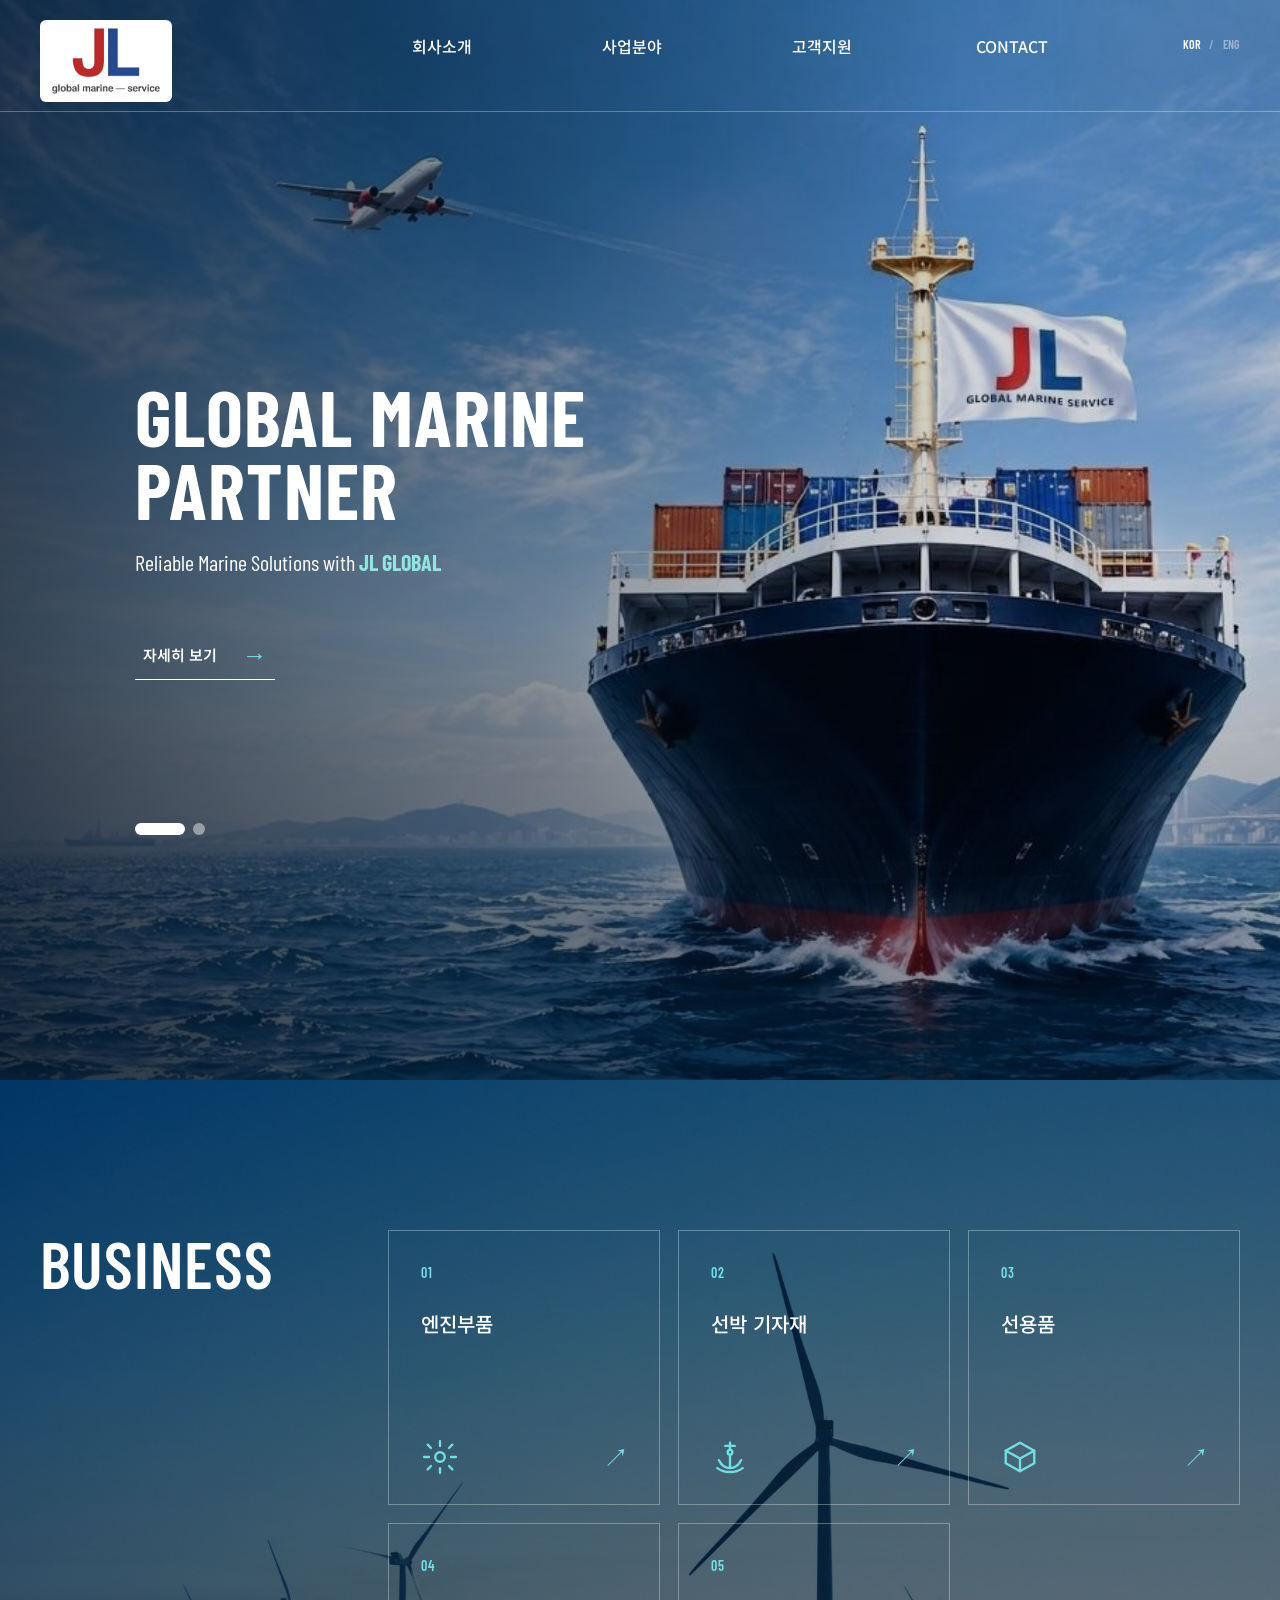
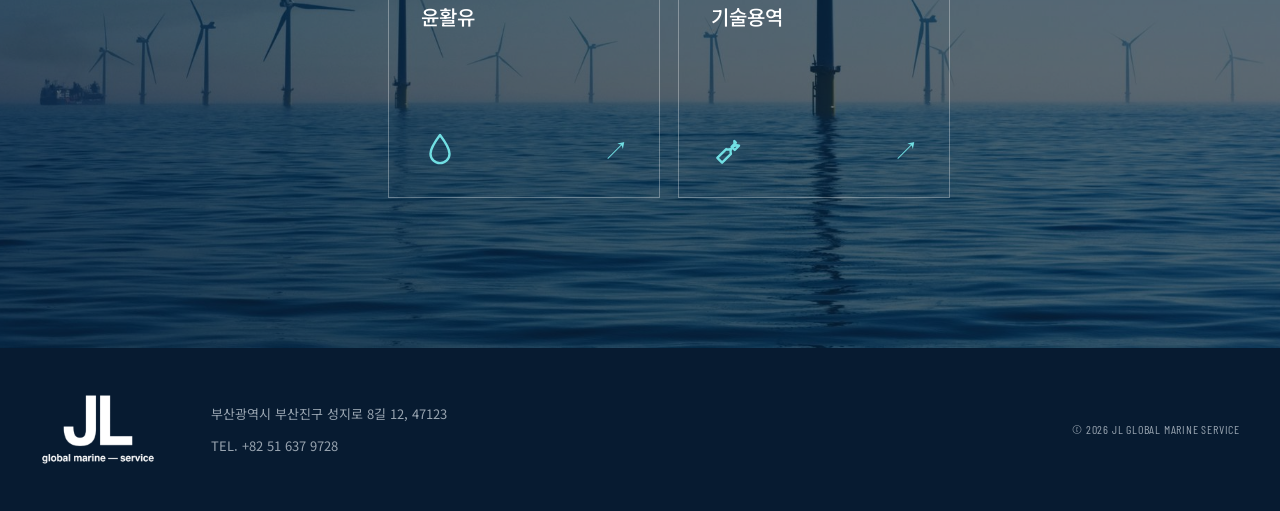
==== index.html @ 26fcab72 "Add GLOBAL MARINE SERVICE under JL on the hero house flag Co-Authored-By: Claude Opus 5.5 <noreply@a" ====
<!doctype html>
<html lang="ko">
<head>
  <meta charset="utf-8">
  <meta name="viewport" content="width=1280">
  <meta name="description" content="JL Global Marine Service - 선박과 해양 산업을 연결하는 글로벌 파트너" data-en="JL Global Marine Service - A global partner connecting ships and the marine industry">
  <title>JL Global Marine Service</title>
  <link rel="apple-touch-icon" sizes="76x76" href="static/img/favicon/apple-touch-icon.png">
  <link rel="icon" type="image/png" sizes="32x32" href="static/img/favicon/favicon-32x32.png">
  <link rel="icon" type="image/png" sizes="16x16" href="static/img/favicon/favicon-16x16.png">
  <link rel="preconnect" href="https://fonts.googleapis.com">
  <link rel="preconnect" href="https://fonts.gstatic.com" crossorigin>
  <link href="https://fonts.googleapis.com/css2?family=Barlow+Condensed:wght@500;600;700&family=Noto+Sans+KR:wght@400;500;600;700&display=swap" rel="stylesheet">
  <link rel="preload" as="image" href="assets/hero-bg.jpg?v=2">
  <link rel="stylesheet" href="css/style.css?v=4">
</head>
<body>
  <header class="header-wrap" id="header">
    <div class="header">
      <a class="logo" href="#top">
        <img src="assets/logo.png" alt="JL Global Marine Service">
      </a>
      <nav class="nav" aria-label="주요 메뉴">
        <ul>
          <li><a href="jlgms/company/ceo.html" data-en="COMPANY">회사소개</a><ul class="lnb"><li><a href="jlgms/company/ceo.html" data-en="Overview">회사 개요</a></li><li><a href="jlgms/company/history.html" data-en="History">회사연혁</a></li></ul></li>
          <li><a href="jlgms/business/business-field.html" data-en="BUSINESS">사업분야</a><ul class="lnb"><li><a href="jlgms/business/business-field.html" data-en="Business Fields">사업분야</a></li><li><a href="jlgms/business/engine/enginecomponents.html" data-en="Engine Parts">엔진부품</a></li><li><a href="jlgms/business/vessel.html" data-en="Marine Equipment">선박 기자재</a></li><li><a href="jlgms/ship-stores/ship-stores11.html" data-en="Ship Stores">선용품</a></li><li><a href="jlgms/lubricant/lubricatingoil.html" data-en="Lubricants">윤활유</a></li><li><a href="jlgms/business/technical-services.html" data-en="Technical Services">기술 용역</a></li></ul></li>
          <li><a href="jlgms/customer/quote.html" data-en="SUPPORT">고객지원</a><ul class="lnb"><li><a href="jlgms/customer/quote.html" data-en="Request a Quote">견적서 문의</a></li></ul></li>
          <li><a href="jlgms/contact/direction.html">CONTACT</a><ul class="lnb"><li><a href="jlgms/contact/direction.html" data-en="Directions">오시는 길</a></li></ul></li>
        </ul>
      </nav>
      <div class="language"><button type="button" class="is-active" data-language="KOR">KOR</button><span>/</span><button type="button" data-language="ENG">ENG</button></div>
    </div>
  </header>

  <main id="top">
    <section class="hero" id="company">
      <div class="hero-inner">
        <div class="hero-slide is-active"><div class="hero-copy"><h1>GLOBAL MARINE<br>PARTNER</h1><p>Reliable Marine Solutions with <strong>JL GLOBAL</strong></p><a class="more" href="jlgms/company/ceo.html"><span data-en="Learn More">자세히 보기</span> <span class="arrow">→</span></a></div></div>
        <div class="hero-slide hero-slide-alt"><span class="hero-ghost">TRUST · SERVICE</span><div class="hero-copy"><h1>CONNECTED<br>BY THE SEA</h1><p>Marine Service for a <strong>WIDER HORIZON</strong></p><a class="more" href="jlgms/company/ceo.html"><span data-en="Learn More">자세히 보기</span> <span class="arrow">→</span></a></div></div>
        <div class="pager"><button class="is-active" type="button" aria-label="첫 번째 슬라이드"></button><button type="button" aria-label="두 번째 슬라이드"></button></div>
      </div>
    </section>

    <section class="business section" id="business">
      <div class="inner business-layout">
        <div class="section-intro">
          <h2>BUSINESS</h2>
        </div>
        <div class="business-grid">
          <a class="business-card" href="jlgms/business/engine/enginecomponents.html"><span class="card-number">01</span><h3 data-en="Engine Parts">엔진부품</h3><span class="card-icon"><svg viewBox="0 0 24 24" fill="none" stroke="currentColor" stroke-width="1.5" stroke-linecap="round" stroke-linejoin="round"><circle cx="12" cy="12" r="3"></circle><path d="M12 2v3M12 19v3M4.2 4.2l2.1 2.1M17.7 17.7l2.1 2.1M2 12h3M19 12h3M4.2 19.8l2.1-2.1M17.7 6.3l2.1-2.1"></path></svg></span><b>↗</b></a>
          <a class="business-card" href="jlgms/business/vessel.html"><span class="card-number">02</span><h3 data-en="Marine Equipment">선박 기자재</h3><span class="card-icon"><svg viewBox="0 0 24 24" fill="none" stroke="currentColor" stroke-width="1.5" stroke-linecap="round" stroke-linejoin="round"><path d="M12 3v4M9 5h6"></path><circle cx="12" cy="9" r="1.5"></circle><path d="M12 10.5V19M5 14c1.5 3 4 5 7 5s5.5-2 7-5M4 19c2 1.5 5 2.5 8 2.5s6-1 8-2.5"></path></svg></span><b>↗</b></a>
          <a class="business-card" href="jlgms/ship-stores/ship-stores11.html"><span class="card-number">03</span><h3 data-en="Ship Stores">선용품</h3><span class="card-icon"><svg viewBox="0 0 24 24" fill="none" stroke="currentColor" stroke-width="1.5" stroke-linecap="round" stroke-linejoin="round"><path d="M3 8l9-5 9 5-9 5-9-5z"></path><path d="M3 8v8l9 5 9-5V8M12 13v8"></path></svg></span><b>↗</b></a>
          <a class="business-card" href="jlgms/lubricant/lubricatingoil.html"><span class="card-number">04</span><h3 data-en="Lubricants">윤활유</h3><span class="card-icon"><svg viewBox="0 0 24 24" fill="none" stroke="currentColor" stroke-width="1.5" stroke-linecap="round" stroke-linejoin="round"><path d="M12 2.5c3 4 6 8.2 6 11.8a6 6 0 1 1-12 0c0-3.6 3-7.8 6-11.8z"></path></svg></span><b>↗</b></a>
          <a class="business-card" href="jlgms/business/technical-services.html"><span class="card-number">05</span><h3 data-en="Technical Services">기술용역</h3><span class="card-icon"><svg viewBox="0 0 24 24" fill="none" stroke="currentColor" stroke-width="1.5" stroke-linecap="round" stroke-linejoin="round"><path d="M14.7 6.3a4 4 0 0 1-5.1 5.1L4 17l3 3 5.6-5.6a4 4 0 0 1 5.1-5.1l-2.7 2.7-2-2 2.7-2.7z"></path></svg></span><b>↗</b></a>
        </div>
      </div>
    </section>

  </main>

  <footer class="footer">
    <div class="inner footer-inner">
      <img src="assets/logo-white.png" alt="JL Global Marine Service">
      <div><address data-en="12, Seongji-ro 8-gil, Busanjin-gu, Busan, Korea 47123">부산광역시 부산진구 성지로 8길 12, 47123</address><p>TEL. +82 51 637 9728</p></div>
      <span class="copyright">© 2026 JL GLOBAL MARINE SERVICE</span>
    </div>
  </footer>
  <script src="js/main.js?v=3"></script>
</body>
</html>
---- css/style.css ----
:root {
  --ink: #1b2c42;
  --blue: #0c358f;
  --bright: #2b47ee;
  --aqua: #92e4df;
  --line: rgba(255,255,255,.32);
  --display: "Barlow Condensed", sans-serif;
  --body: "Noto Sans KR", sans-serif;
}

* { box-sizing: border-box; }
html { scroll-behavior: smooth; min-width: 1280px; }
body { margin: 0; min-width: 1280px; color: var(--ink); font-family: var(--body); font-size: 16px; }
a { color: inherit; text-decoration: none; }
.inner { width: 100%; max-width: 1620px; padding: 0 40px; margin: 0 auto; }
.header-wrap { position: fixed; z-index: 10; top: 0; left: 0; width: 100%; color: #fff; background: transparent; transition: background .25s, box-shadow .25s; }
.header-wrap::after { position: absolute; left: 0; right: 0; bottom: 0; content: ""; height: 1px; background: rgba(255,255,255,.3); }
.header-wrap.is-scrolled { background: rgba(7,27,49,.96); box-shadow: 0 3px 16px rgba(0,0,0,.15); }
.header { height: 112px; max-width: 1680px; padding: 20px 40px 0; margin: 0 auto; display: flex; align-items: flex-start; justify-content: space-between; }
.logo { display: block; flex: none; width: 132px; padding: 6px 10px; background: #fff; border-radius: 6px; }
.logo img { display: block; width: 100%; height: auto; }
.nav { display: flex; align-items: flex-start; justify-content: center; margin-left: 100px; }
.nav > ul { display: flex; padding: 0; margin: 0; list-style: none; }
.nav > ul > li { position: relative; width: 190px; text-align: center; }
.nav > ul > li > a { position: relative; display: block; padding: 14px 20px 30px; font-size: 16px; font-weight: 500; }
.nav > ul > li > a::after { position: absolute; left: 0; right: 0; bottom: 0; height: 2px; content: ""; background: var(--aqua); transform: scaleX(0); transition: transform .2s; }
.nav > ul > li:hover > a::after { transform: scaleX(1); }
.lnb { position: absolute; top: 64px; left: 0; display: none; width: 100%; padding: 20px 0 24px; margin: 0; list-style: none; text-align: center; }
.nav > ul > li:hover .lnb { display: block; }
.lnb a { display: block; padding: 9px 10px; color: rgba(255,255,255,.72); font-size: 14px; font-weight: 400; }
.lnb a:hover { color: var(--aqua); font-weight: 600; }
.header-wrap:has(.nav:hover) { height: 370px; color: #fff; background-color: rgba(7,27,49,.72) !important; background-image: none !important; -webkit-backdrop-filter: blur(14px); backdrop-filter: blur(14px); box-shadow: 0 8px 24px rgba(0,0,0,.22); }
.header-wrap.menu-open { height: 370px; color: #fff; background-color: rgba(7,27,49,.72) !important; background-image: none !important; -webkit-backdrop-filter: blur(14px); backdrop-filter: blur(14px); box-shadow: 0 8px 24px rgba(0,0,0,.22); }
.header-wrap:hover { color: #fff; background-color: rgba(7,27,49,.72); background-image: none; -webkit-backdrop-filter: blur(14px); backdrop-filter: blur(14px); box-shadow: 0 8px 24px rgba(0,0,0,.22); }
.header-wrap:hover .lnb, .header-wrap.menu-open .lnb { display: block; }
.header-wrap:has(.nav:hover)::after { background: rgba(255,255,255,.18); }
.header-wrap:has(.nav:hover) .language span { color: rgba(255,255,255,.4); }
.header-wrap.menu-open .language span { color: rgba(255,255,255,.4); }
.language { display: flex; gap: 8px; padding-top: 17px; font: 600 12px var(--display); letter-spacing: 1.5px; }
.language button { padding: 0; border: 0; color: inherit; background: transparent; font: inherit; cursor: pointer; opacity: .45; }
.language button.is-active, .language button:hover { opacity: 1; }
.language span { opacity: .4; }
.hero { position: relative; height: 1080px; color: #fff; background: url("../assets/hero-bg.jpg?v=2") center / cover no-repeat; }
.hero::after { position: absolute; inset: 0; content: ""; background: linear-gradient(90deg, rgba(3,18,35,.76), rgba(3,18,35,.17) 75%), linear-gradient(0deg, rgba(0,13,30,.42), transparent 42%); }
.hero-inner { position: relative; z-index: 1; width: 100%; max-width: 1620px; height: 100%; padding: 0 40px; margin: 0 auto; }
.hero-slide { position: absolute; inset: 0; opacity: 0; visibility: hidden; transition: opacity .8s; }
.hero-slide.is-active { opacity: 1; visibility: visible; }
.hero-slide-alt { background: linear-gradient(90deg, rgba(3,18,35,.32), transparent 75%); }
.hero-ghost { position: absolute; top: 255px; left: 40px; color: rgba(255,255,255,.2); font: 700 148px/1 var(--display); letter-spacing: -2px; }
.hero-copy { position: absolute; top: 380px; left: 135px; }
.hero-copy h1 { margin: 0 0 19px; font: 700 78px/.94 var(--display); letter-spacing: 1px; }
.hero-copy p { margin: 0 0 60px; font: 400 22px/1.5 var(--display); }
.hero-copy strong { color: var(--aqua, #70d6de); font-weight: 700; }
.more { display: inline-flex; align-items: center; gap: 25px; padding: 0 8px 9px; border-bottom: 1px solid currentColor; font-size: 15px; font-weight: 600; }
.more .arrow { font: 25px var(--display); color: #71dfe3; }
.pager { position: absolute; bottom: 245px; left: 135px; display: flex; gap: 8px; }
.pager button { display: block; width: 12px; height: 12px; padding: 0; border: 0; border-radius: 50%; background: #fff; opacity: .45; cursor: pointer; }
.pager button.is-active { width: 50px; border-radius: 8px; opacity: 1; }
.section { padding: 150px 0; }
.business { color: #fff; background: url("../assets/main-buisness.jpg") center / cover; position: relative; }
.business::before { position: absolute; inset: 0; content: ""; background: rgba(4,25,48,.6); }
.business > .inner, .figures > .inner { position: relative; }
.business-layout { display: grid; grid-template-columns: 270px 1fr; gap: 78px; }
.section-intro h2, .figures h2 { margin: 0 0 70px; font: 600 66px/1 var(--display); letter-spacing: 1px; }
.section-intro .more { color: #fff; }
.business-grid { display: grid; grid-template-columns: repeat(3, 1fr); gap: 18px; }
.business-card { height: 275px; position: relative; padding: 28px 32px; border: 1px solid var(--line); transition: background .25s, border .25s; }
.business-card:hover { border-color: var(--bright); background: var(--blue); }
.card-number { color: #76dfe5; font: 600 14px var(--display); letter-spacing: 1px; }
.business-card h3 { margin: 26px 0 0; font-size: 20px; font-weight: 500; }
.card-icon { position: absolute; bottom: 28px; left: 32px; color: #71dfe3; }
.card-icon svg { display: block; width: 38px; height: 38px; }
.business-card b { position: absolute; right: 30px; bottom: 28px; color: #71dfe3; font: 26px var(--display); font-weight: 400; }
.figures { background: #f3f4f3; }
.figures-layout { display: grid; grid-template-columns: 310px 1fr; gap: 60px; }
.figures h2 { color: var(--ink); }
.figures ul { display: grid; grid-template-columns: repeat(4, 1fr); list-style: none; padding: 0; margin: 0; }
.figures li { min-height: 145px; padding: 11px 25px; border-left: 1px solid #ccd2d4; }
.figures li span { display: block; color: #7c8996; font: 16px var(--display); }
.figures li strong { display: block; margin-top: 28px; color: var(--blue); font: 600 36px var(--display); }
.figures li strong em { font-style: normal; }
.contact { display: flex; height: 375px; color: #fff; }
.contact-panel { width: 50%; position: relative; background-size: cover; background-position: center; }
.contact-panel::after { position: absolute; inset: 0; content: ""; background: rgba(8,35,82,.76); transition: background .25s; }
.contact-panel:hover::after { background: rgba(20,59,160,.78); }
.contact-panel.download { background-image: url("../assets/hero-bg.jpg?v=2"); }
.contact-panel.office { background-image: url("../assets/hero-bg.jpg?v=2"); background-position: right center; }
.contact-panel > div { position: absolute; z-index: 1; top: 50%; left: 50%; transform: translate(-50%, -50%); text-align: center; }
.contact-panel h2 { margin: 0 0 20px; font: 600 56px var(--display); white-space: nowrap; }
.contact-panel span { font-size: 16px; }
.contact-panel b { margin-left: 25px; color: #71dfe3; font: 24px var(--display); }
.footer { color: #98a4b0; background: #071b31; padding: 45px 0; font-size: 13px; }
.footer-inner { display: flex; align-items: center; gap: 55px; }
.footer img { width: 116px; }
.footer address { font-style: normal; margin-bottom: 13px; }
.footer p { margin: 0; }
.footer a { color: #71dfe3; }
.copyright { margin-left: auto; font: 12px var(--display); letter-spacing: .8px; }
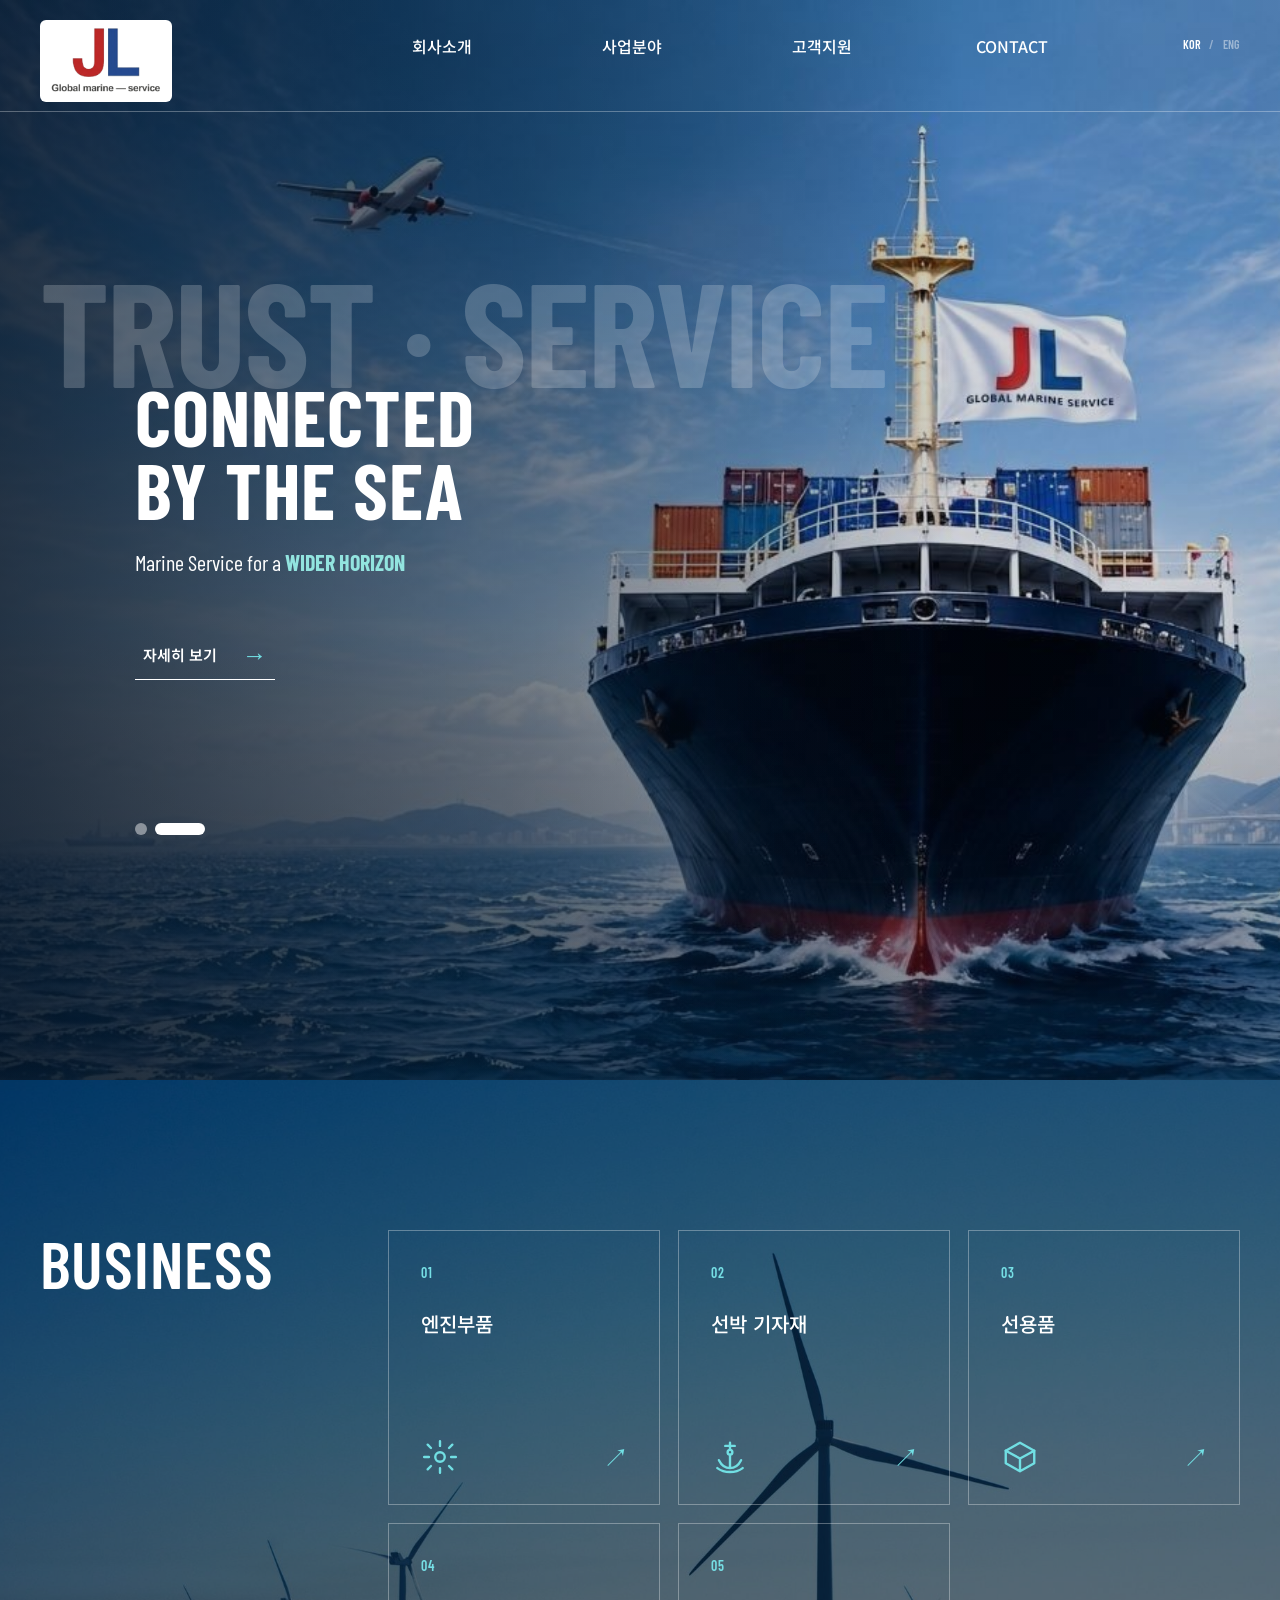
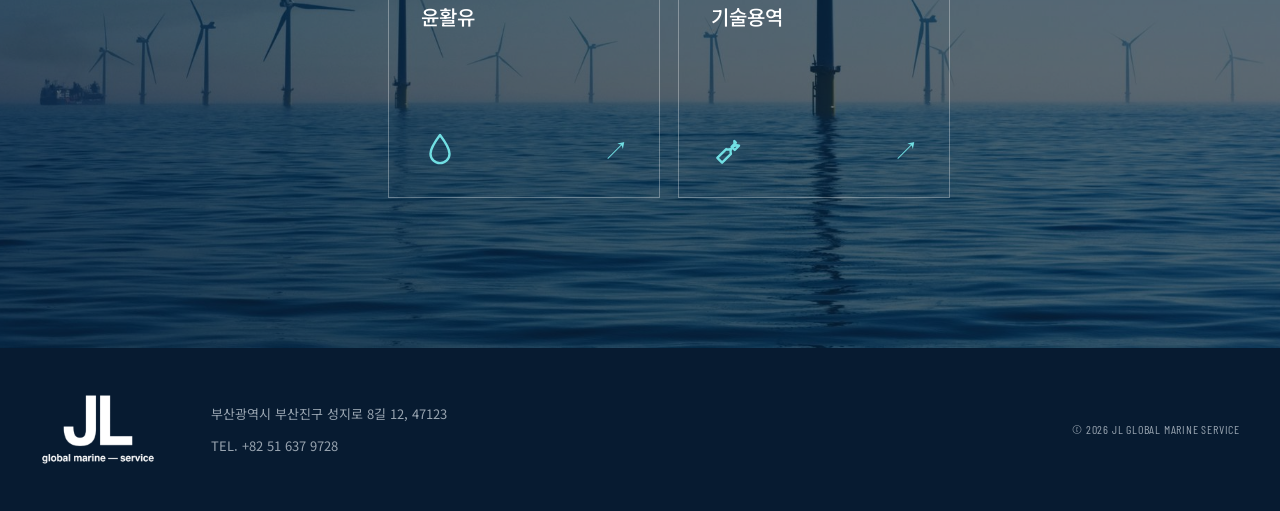
==== commit 510ecc79: "Capitalize Global in header logo and make menu backgrounds more see-through Co-Authored-By: Claude O" ====
--- a/index.html
+++ b/index.html
@@ -12,13 +12,13 @@
   <link rel="preconnect" href="https://fonts.gstatic.com" crossorigin>
   <link href="https://fonts.googleapis.com/css2?family=Barlow+Condensed:wght@500;600;700&family=Noto+Sans+KR:wght@400;500;600;700&display=swap" rel="stylesheet">
   <link rel="preload" as="image" href="assets/hero-bg.jpg?v=2">
-  <link rel="stylesheet" href="css/style.css?v=4">
+  <link rel="stylesheet" href="css/style.css?v=5">
 </head>
 <body>
   <header class="header-wrap" id="header">
     <div class="header">
       <a class="logo" href="#top">
-        <img src="assets/logo.png" alt="JL Global Marine Service">
+        <img src="assets/logo.png?v=2" alt="JL Global Marine Service">
       </a>
       <nav class="nav" aria-label="주요 메뉴">
         <ul>
--- a/css/style.css
+++ b/css/style.css
@@ -29,9 +29,9 @@
 .nav > ul > li:hover .lnb { display: block; }
 .lnb a { display: block; padding: 9px 10px; color: rgba(255,255,255,.72); font-size: 14px; font-weight: 400; }
 .lnb a:hover { color: var(--aqua); font-weight: 600; }
-.header-wrap:has(.nav:hover) { height: 370px; color: #fff; background-color: rgba(7,27,49,.72) !important; background-image: none !important; -webkit-backdrop-filter: blur(14px); backdrop-filter: blur(14px); box-shadow: 0 8px 24px rgba(0,0,0,.22); }
-.header-wrap.menu-open { height: 370px; color: #fff; background-color: rgba(7,27,49,.72) !important; background-image: none !important; -webkit-backdrop-filter: blur(14px); backdrop-filter: blur(14px); box-shadow: 0 8px 24px rgba(0,0,0,.22); }
-.header-wrap:hover { color: #fff; background-color: rgba(7,27,49,.72); background-image: none; -webkit-backdrop-filter: blur(14px); backdrop-filter: blur(14px); box-shadow: 0 8px 24px rgba(0,0,0,.22); }
+.header-wrap:has(.nav:hover) { height: 370px; color: #fff; background-color: rgba(7,27,49,.38) !important; background-image: none !important; -webkit-backdrop-filter: blur(5px); backdrop-filter: blur(5px); box-shadow: 0 8px 24px rgba(0,0,0,.22); }
+.header-wrap.menu-open { height: 370px; color: #fff; background-color: rgba(7,27,49,.38) !important; background-image: none !important; -webkit-backdrop-filter: blur(5px); backdrop-filter: blur(5px); box-shadow: 0 8px 24px rgba(0,0,0,.22); }
+.header-wrap:hover { color: #fff; background-color: rgba(7,27,49,.38); background-image: none; -webkit-backdrop-filter: blur(5px); backdrop-filter: blur(5px); box-shadow: 0 8px 24px rgba(0,0,0,.22); }
 .header-wrap:hover .lnb, .header-wrap.menu-open .lnb { display: block; }
 .header-wrap:has(.nav:hover)::after { background: rgba(255,255,255,.18); }
 .header-wrap:has(.nav:hover) .language span { color: rgba(255,255,255,.4); }
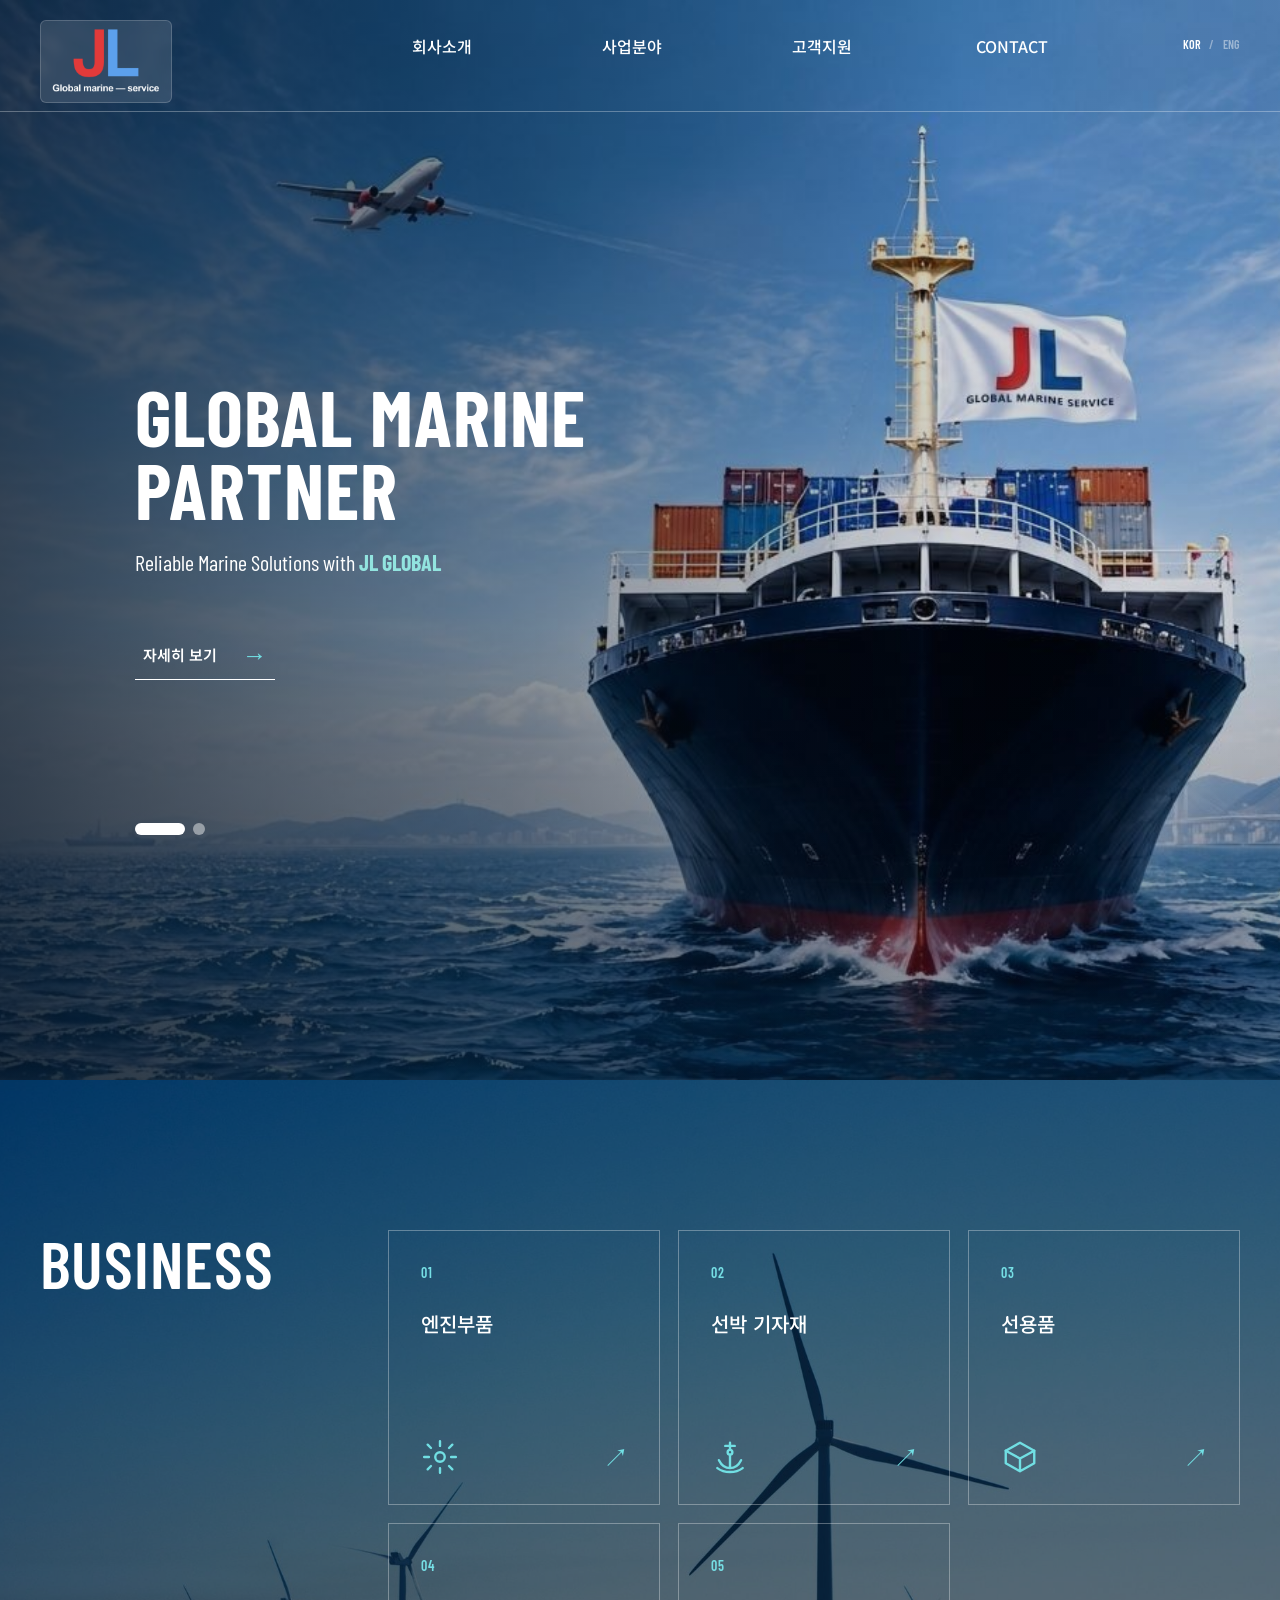
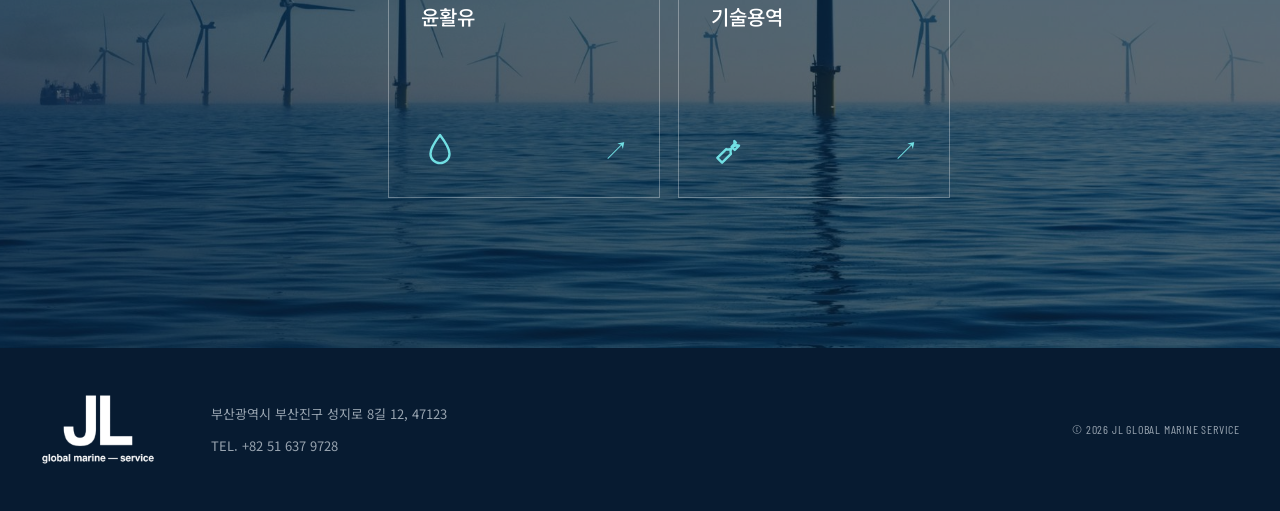
==== commit fdaf7aed: "Give header logo a translucent background with light-colored lettering Co-Authored-By: Claude Opus 5" ====
--- a/index.html
+++ b/index.html
@@ -12,13 +12,13 @@
   <link rel="preconnect" href="https://fonts.gstatic.com" crossorigin>
   <link href="https://fonts.googleapis.com/css2?family=Barlow+Condensed:wght@500;600;700&family=Noto+Sans+KR:wght@400;500;600;700&display=swap" rel="stylesheet">
   <link rel="preload" as="image" href="assets/hero-bg.jpg?v=2">
-  <link rel="stylesheet" href="css/style.css?v=5">
+  <link rel="stylesheet" href="css/style.css?v=6">
 </head>
 <body>
   <header class="header-wrap" id="header">
     <div class="header">
       <a class="logo" href="#top">
-        <img src="assets/logo.png?v=2" alt="JL Global Marine Service">
+        <img src="assets/logo-light.png" alt="JL Global Marine Service">
       </a>
       <nav class="nav" aria-label="주요 메뉴">
         <ul>
--- a/css/style.css
+++ b/css/style.css
@@ -17,7 +17,7 @@
 .header-wrap::after { position: absolute; left: 0; right: 0; bottom: 0; content: ""; height: 1px; background: rgba(255,255,255,.3); }
 .header-wrap.is-scrolled { background: rgba(7,27,49,.96); box-shadow: 0 3px 16px rgba(0,0,0,.15); }
 .header { height: 112px; max-width: 1680px; padding: 20px 40px 0; margin: 0 auto; display: flex; align-items: flex-start; justify-content: space-between; }
-.logo { display: block; flex: none; width: 132px; padding: 6px 10px; background: #fff; border-radius: 6px; }
+.logo { display: block; flex: none; width: 132px; padding: 6px 10px; background: rgba(255,255,255,.12); border: 1px solid rgba(255,255,255,.18); border-radius: 6px; -webkit-backdrop-filter: blur(6px); backdrop-filter: blur(6px); }
 .logo img { display: block; width: 100%; height: auto; }
 .nav { display: flex; align-items: flex-start; justify-content: center; margin-left: 100px; }
 .nav > ul { display: flex; padding: 0; margin: 0; list-style: none; }
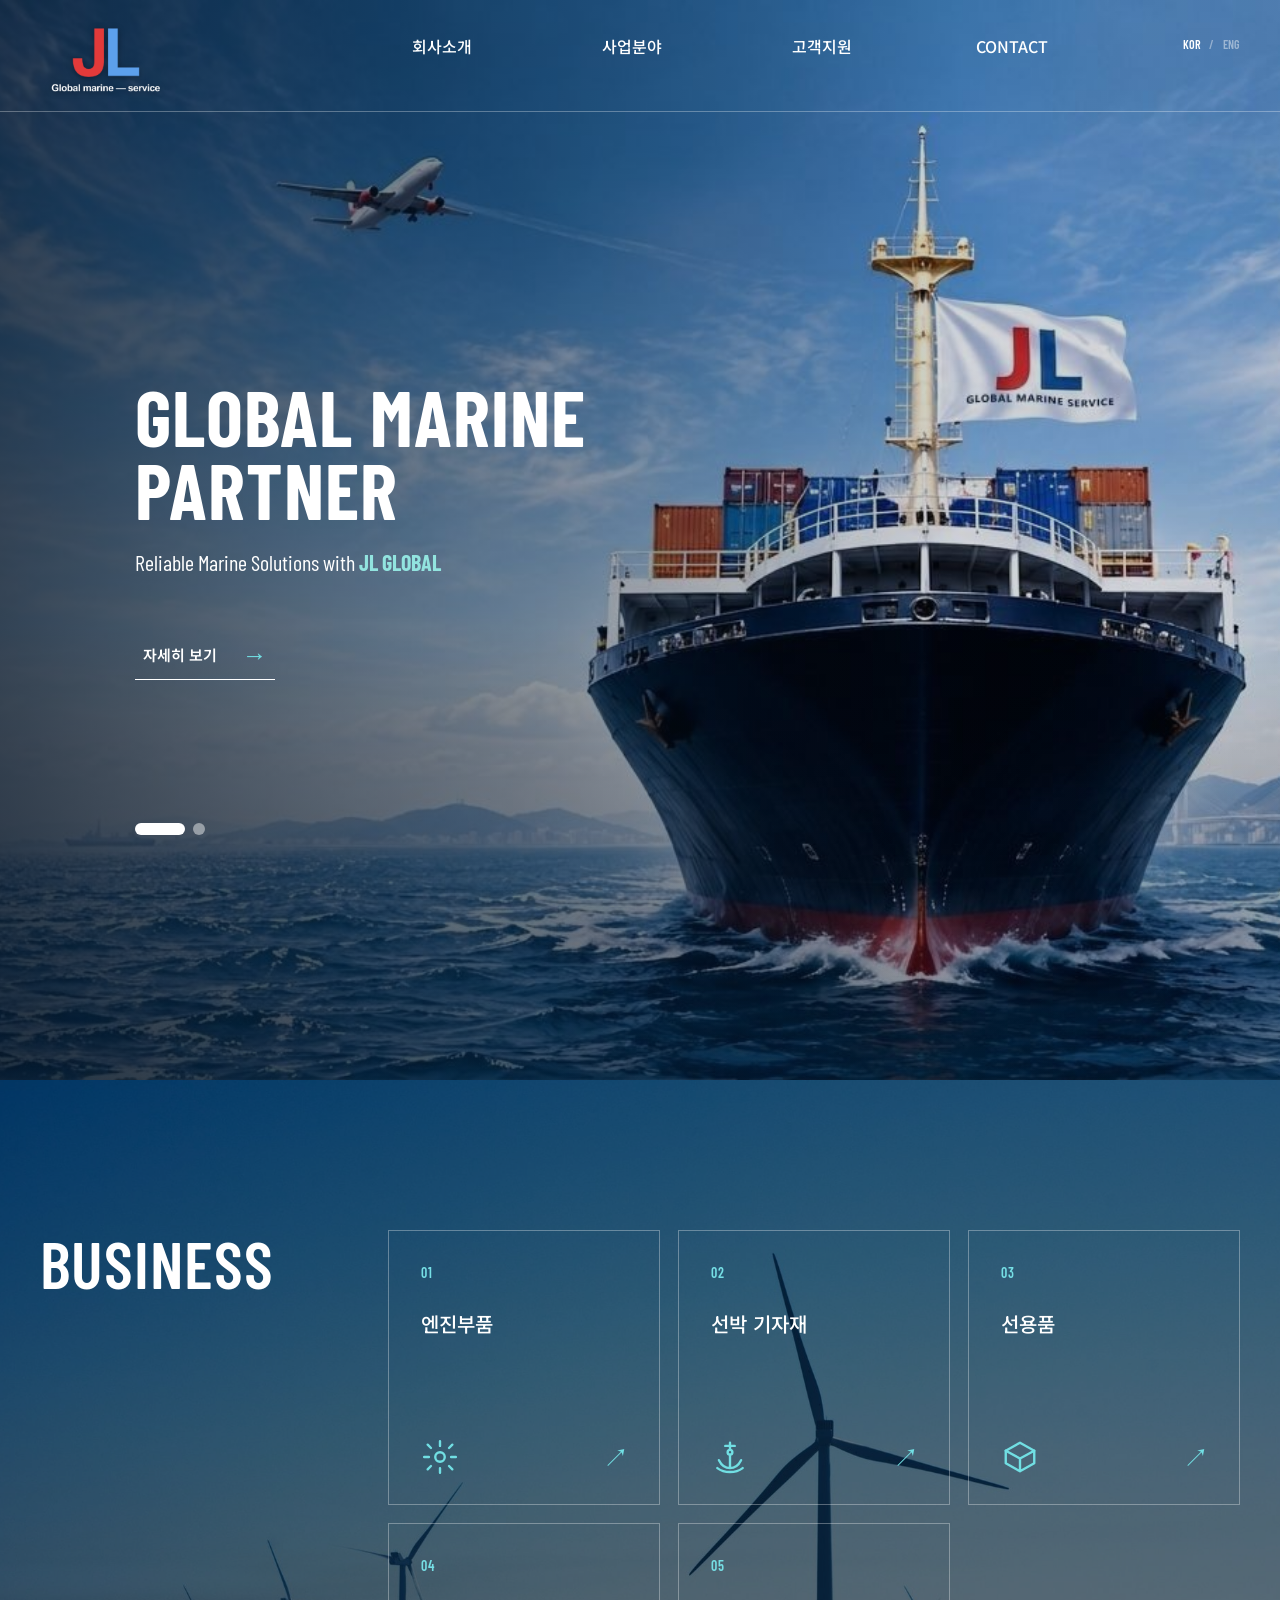
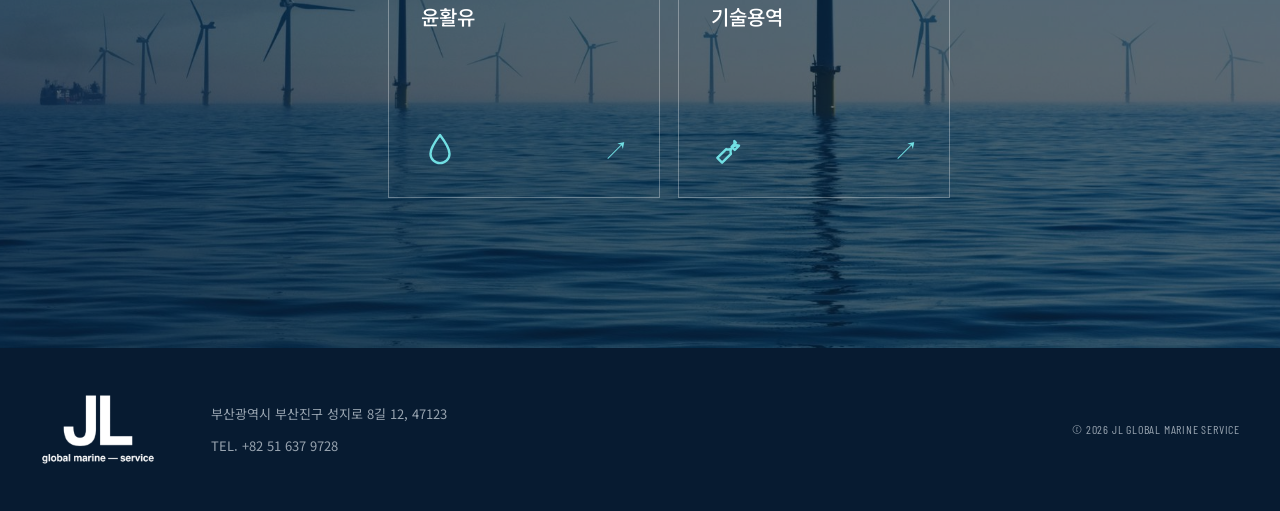
==== commit f679cb62: "Remove the logo box background and border entirely Co-Authored-By: Claude Opus 5.5 <noreply@anthropi" ====
--- a/index.html
+++ b/index.html
@@ -12,7 +12,7 @@
   <link rel="preconnect" href="https://fonts.gstatic.com" crossorigin>
   <link href="https://fonts.googleapis.com/css2?family=Barlow+Condensed:wght@500;600;700&family=Noto+Sans+KR:wght@400;500;600;700&display=swap" rel="stylesheet">
   <link rel="preload" as="image" href="assets/hero-bg.jpg?v=2">
-  <link rel="stylesheet" href="css/style.css?v=6">
+  <link rel="stylesheet" href="css/style.css?v=7">
 </head>
 <body>
   <header class="header-wrap" id="header">
--- a/css/style.css
+++ b/css/style.css
@@ -17,7 +17,7 @@
 .header-wrap::after { position: absolute; left: 0; right: 0; bottom: 0; content: ""; height: 1px; background: rgba(255,255,255,.3); }
 .header-wrap.is-scrolled { background: rgba(7,27,49,.96); box-shadow: 0 3px 16px rgba(0,0,0,.15); }
 .header { height: 112px; max-width: 1680px; padding: 20px 40px 0; margin: 0 auto; display: flex; align-items: flex-start; justify-content: space-between; }
-.logo { display: block; flex: none; width: 132px; padding: 6px 10px; background: rgba(255,255,255,.12); border: 1px solid rgba(255,255,255,.18); border-radius: 6px; -webkit-backdrop-filter: blur(6px); backdrop-filter: blur(6px); }
+.logo { display: block; flex: none; width: 132px; padding: 6px 10px; background: transparent; border: 0; filter: drop-shadow(0 1px 3px rgba(0,0,0,.35)); }
 .logo img { display: block; width: 100%; height: auto; }
 .nav { display: flex; align-items: flex-start; justify-content: center; margin-left: 100px; }
 .nav > ul { display: flex; padding: 0; margin: 0; list-style: none; }
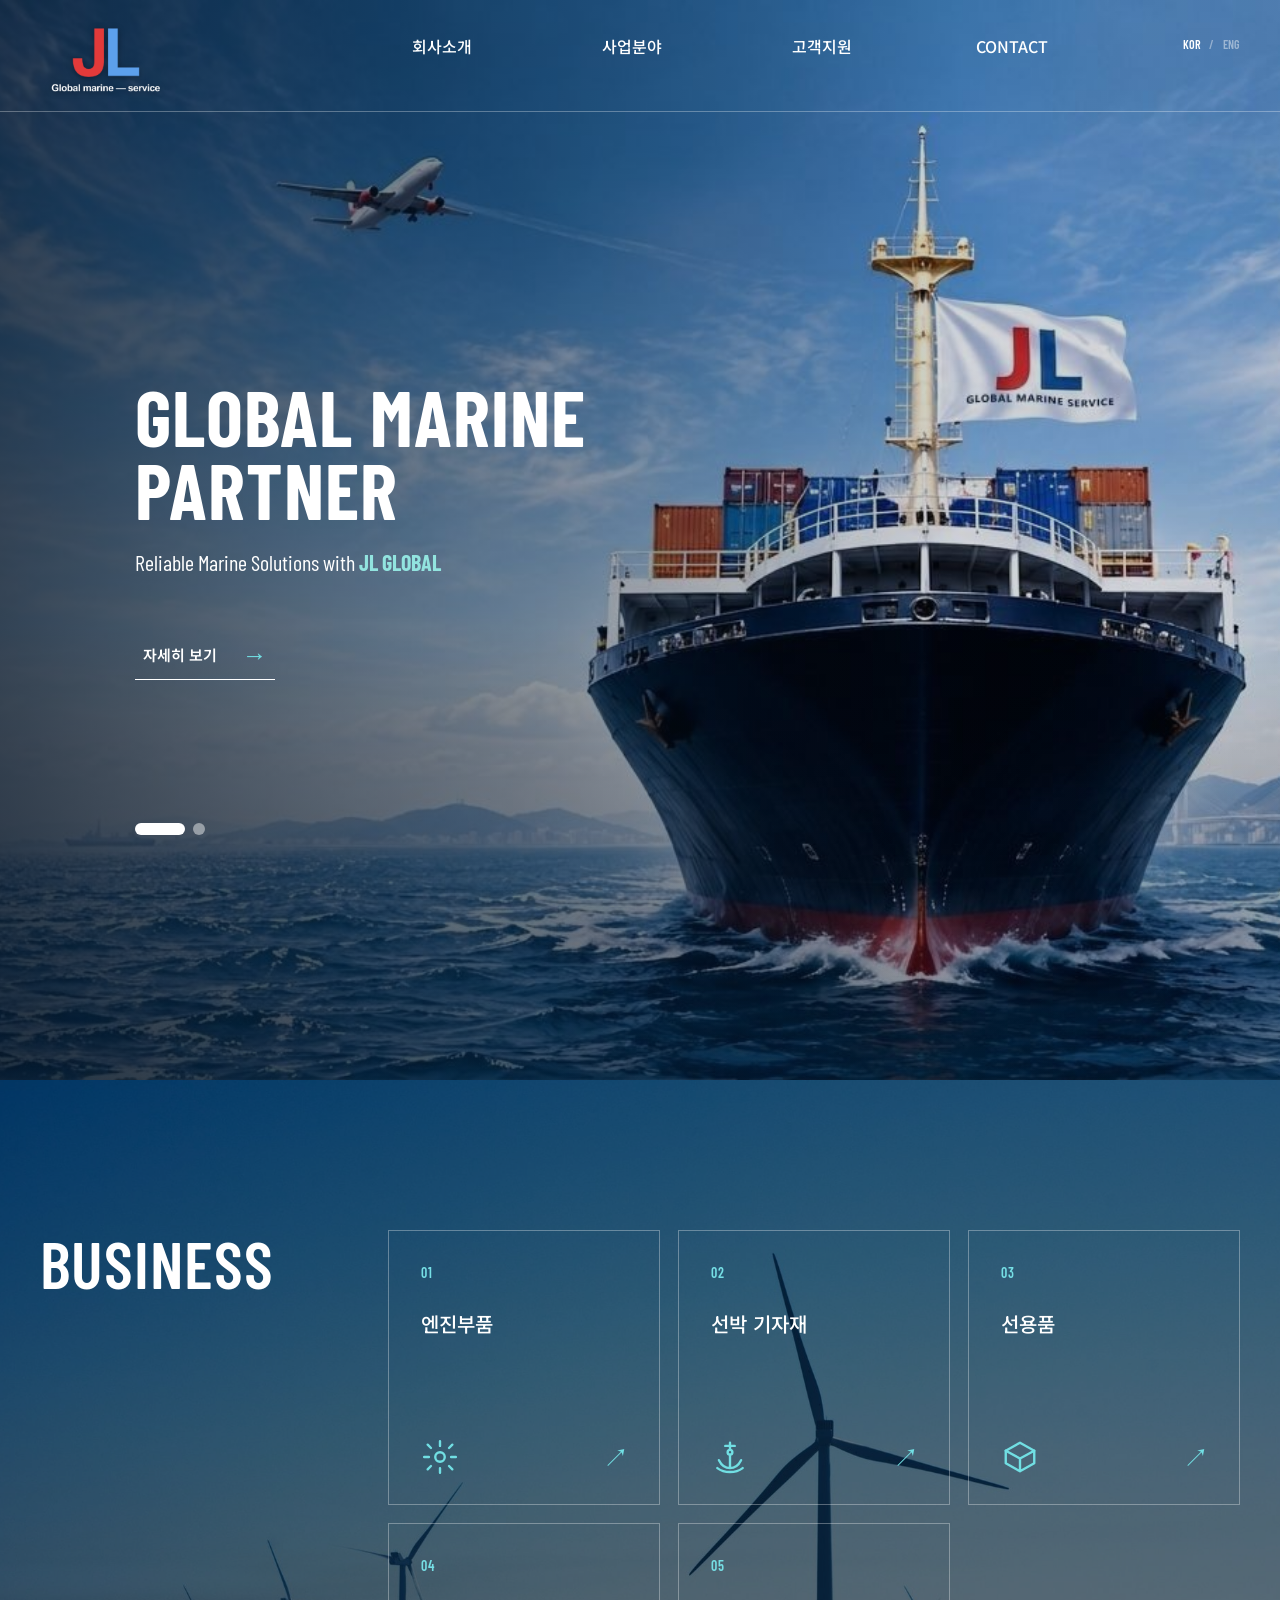
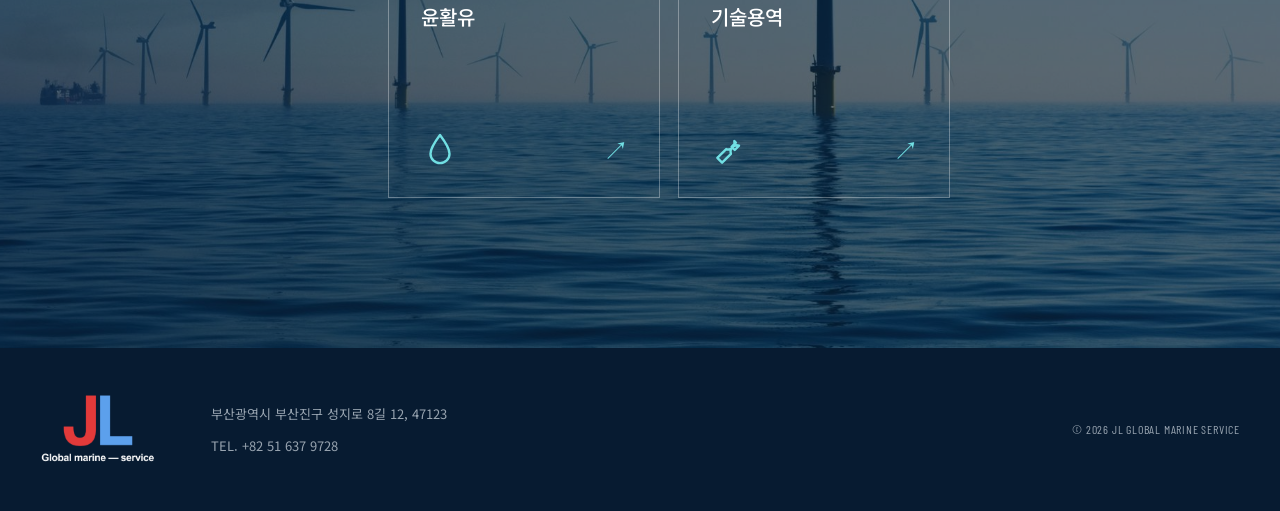
==== commit 9daaab0c: "Use the header logo in the footer on every page Co-Authored-By: Claude Opus 5.5 <noreply@anthropic.c" ====
--- a/index.html
+++ b/index.html
@@ -60,7 +60,7 @@
 
   <footer class="footer">
     <div class="inner footer-inner">
-      <img src="assets/logo-white.png" alt="JL Global Marine Service">
+      <img src="assets/logo-light.png" alt="JL Global Marine Service">
       <div><address data-en="12, Seongji-ro 8-gil, Busanjin-gu, Busan, Korea 47123">부산광역시 부산진구 성지로 8길 12, 47123</address><p>TEL. +82 51 637 9728</p></div>
       <span class="copyright">© 2026 JL GLOBAL MARINE SERVICE</span>
     </div>
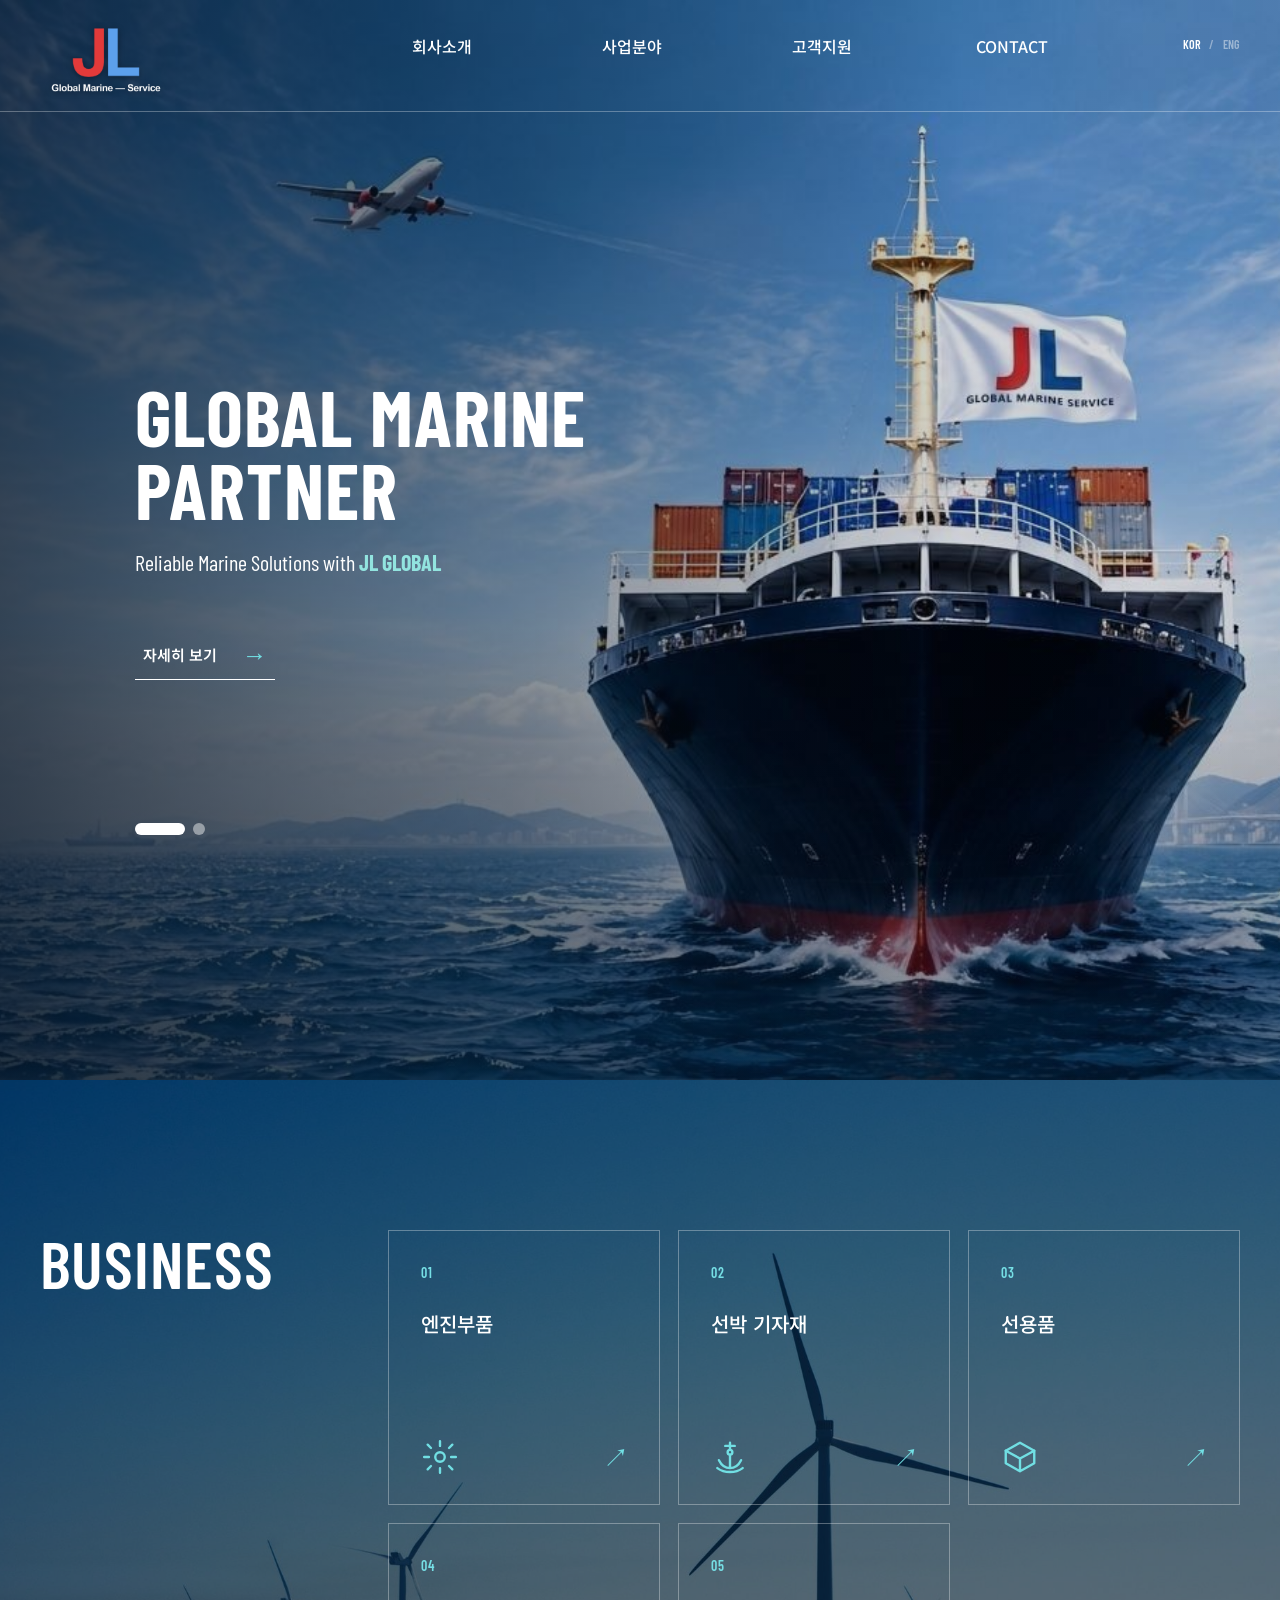
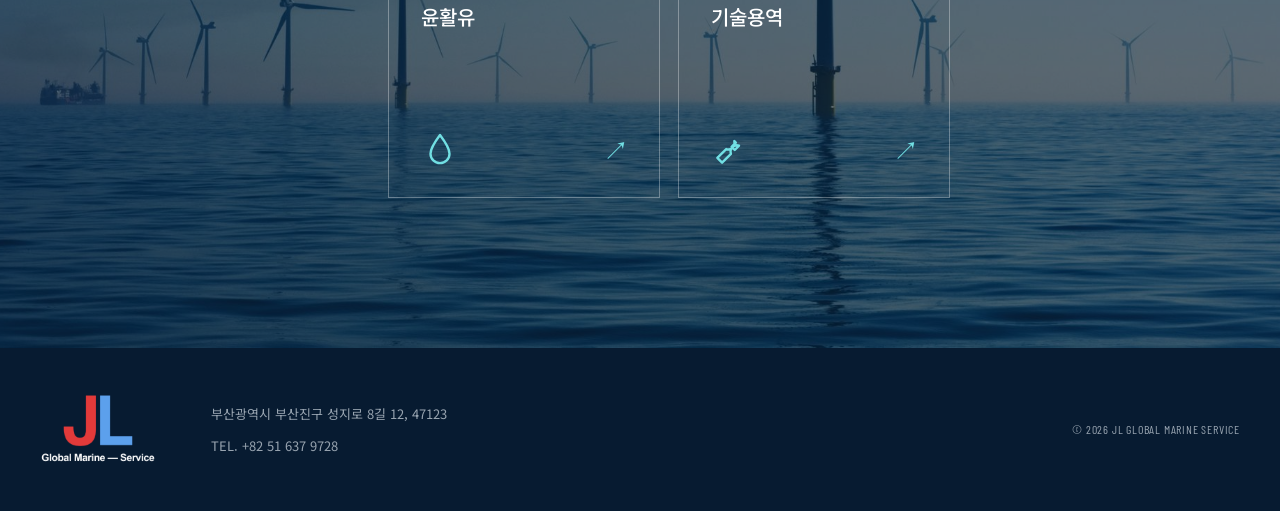
==== commit 01a99235: "Capitalize each word in the logo tagline: Global Marine — Service Co-Authored-By: Claude Opus 5.5 <n" ====
--- a/index.html
+++ b/index.html
@@ -18,7 +18,7 @@
   <header class="header-wrap" id="header">
     <div class="header">
       <a class="logo" href="#top">
-        <img src="assets/logo-light.png" alt="JL Global Marine Service">
+        <img src="assets/logo-light.png?v=2" alt="JL Global Marine Service">
       </a>
       <nav class="nav" aria-label="주요 메뉴">
         <ul>
@@ -60,7 +60,7 @@
 
   <footer class="footer">
     <div class="inner footer-inner">
-      <img src="assets/logo-light.png" alt="JL Global Marine Service">
+      <img src="assets/logo-light.png?v=2" alt="JL Global Marine Service">
       <div><address data-en="12, Seongji-ro 8-gil, Busanjin-gu, Busan, Korea 47123">부산광역시 부산진구 성지로 8길 12, 47123</address><p>TEL. +82 51 637 9728</p></div>
       <span class="copyright">© 2026 JL GLOBAL MARINE SERVICE</span>
     </div>
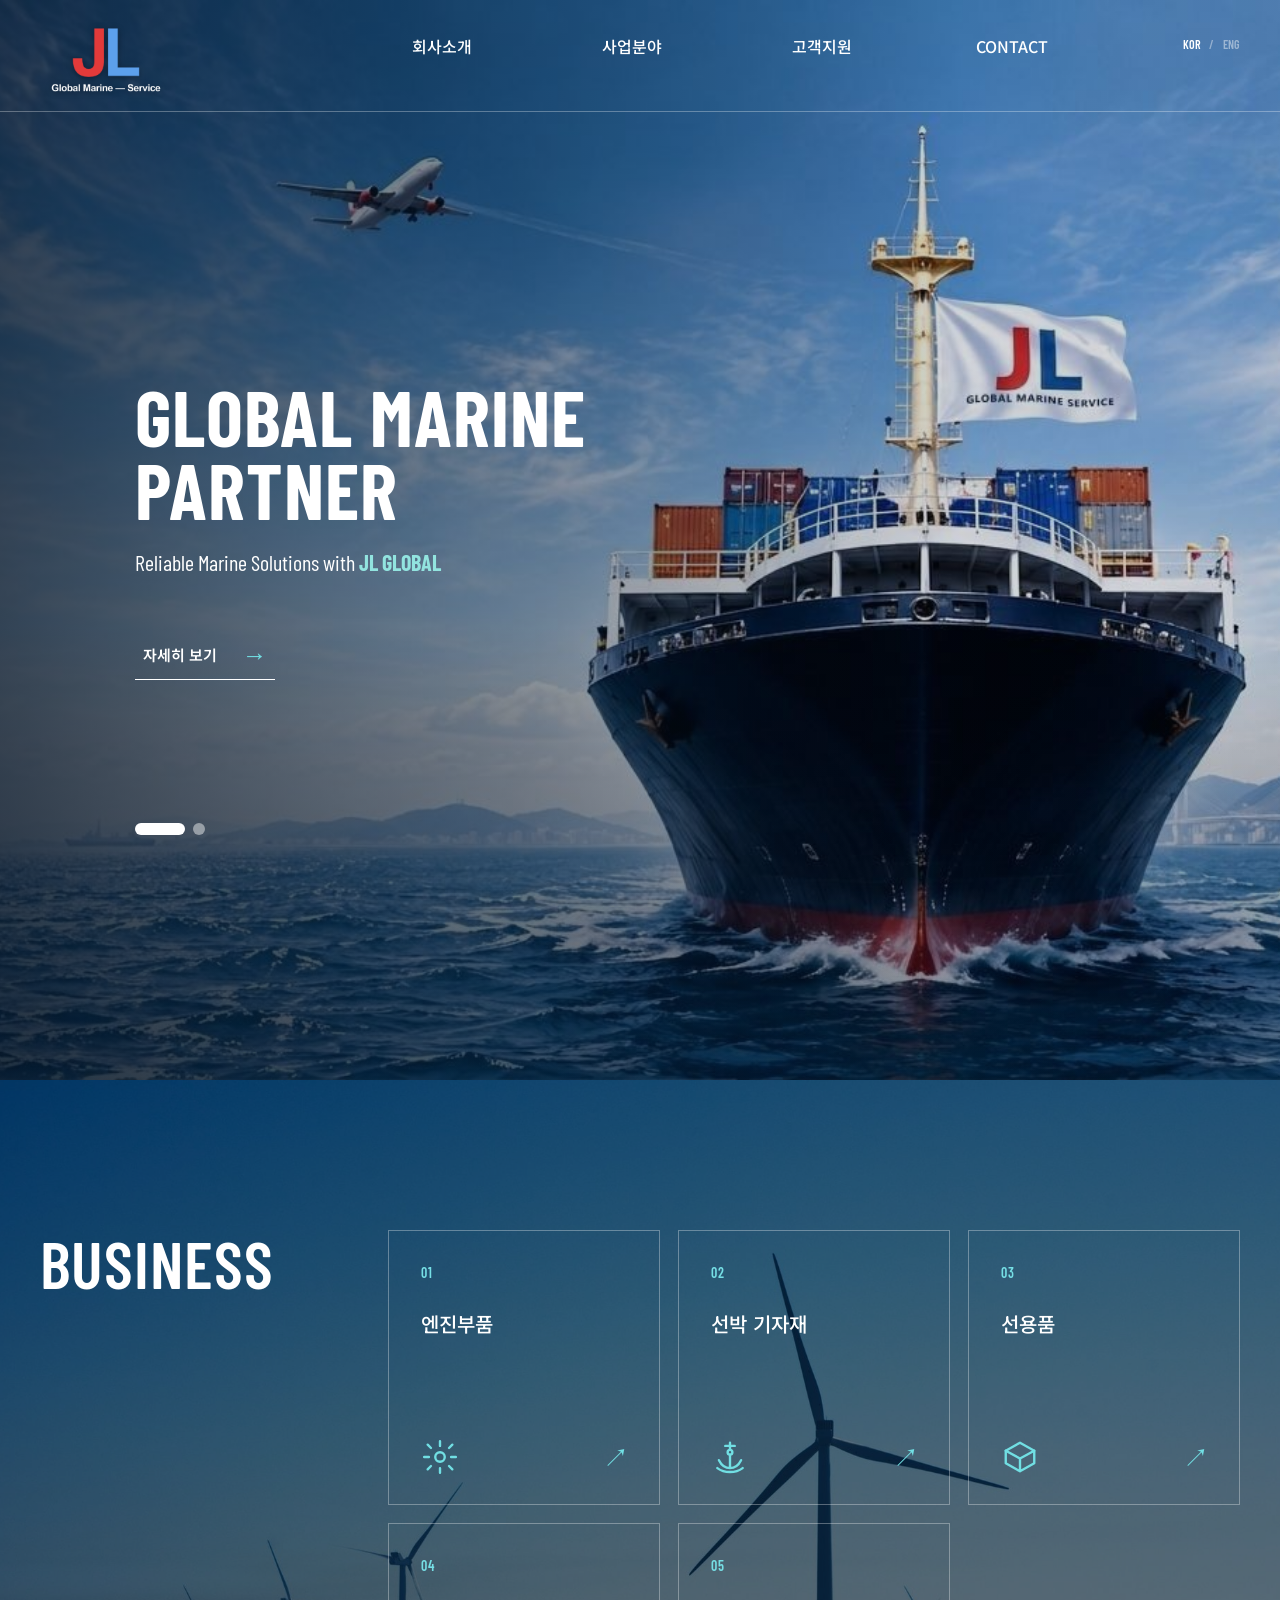
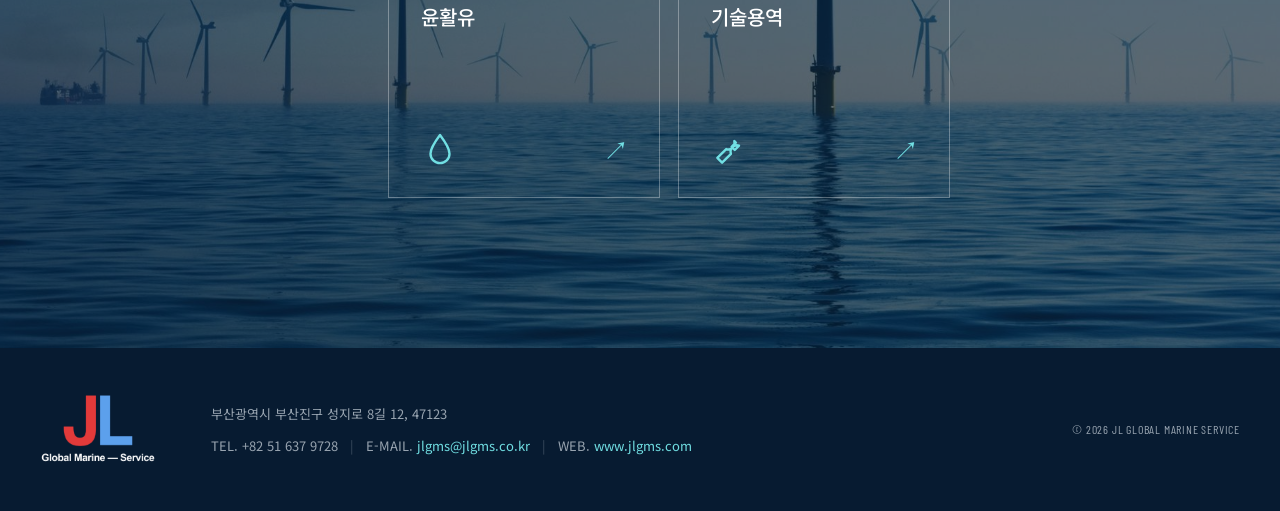
==== commit 9bb30cd7: "Add email and website address to the footer on every page Co-Authored-By: Claude Opus 5.5 <noreply@a" ====
--- a/index.html
+++ b/index.html
@@ -12,7 +12,7 @@
   <link rel="preconnect" href="https://fonts.gstatic.com" crossorigin>
   <link href="https://fonts.googleapis.com/css2?family=Barlow+Condensed:wght@500;600;700&family=Noto+Sans+KR:wght@400;500;600;700&display=swap" rel="stylesheet">
   <link rel="preload" as="image" href="assets/hero-bg.jpg?v=2">
-  <link rel="stylesheet" href="css/style.css?v=7">
+  <link rel="stylesheet" href="css/style.css?v=9">
 </head>
 <body>
   <header class="header-wrap" id="header">
@@ -61,7 +61,7 @@
   <footer class="footer">
     <div class="inner footer-inner">
       <img src="assets/logo-light.png?v=2" alt="JL Global Marine Service">
-      <div><address data-en="12, Seongji-ro 8-gil, Busanjin-gu, Busan, Korea 47123">부산광역시 부산진구 성지로 8길 12, 47123</address><p>TEL. +82 51 637 9728</p></div>
+      <div><address data-en="12, Seongji-ro 8-gil, Busanjin-gu, Busan, Korea 47123">부산광역시 부산진구 성지로 8길 12, 47123</address><p><span class="footer-item">TEL. +82 51 637 9728</span><span class="footer-sep">|</span><span class="footer-item">E-MAIL. <a href="mailto:jlgms@jlgms.co.kr">jlgms@jlgms.co.kr</a></span><span class="footer-sep">|</span><span class="footer-item">WEB. <a href="https://jlgms.com/">www.jlgms.com</a></span></p></div>
       <span class="copyright">© 2026 JL GLOBAL MARINE SERVICE</span>
     </div>
   </footer>
--- a/css/style.css
+++ b/css/style.css
@@ -95,4 +95,6 @@
 .footer address { font-style: normal; margin-bottom: 13px; }
 .footer p { margin: 0; }
 .footer a { color: #71dfe3; }
-.copyright { margin-left: auto; font: 12px var(--display); letter-spacing: .8px; }+.copyright { margin-left: auto; font: 12px var(--display); letter-spacing: .8px; }
+.footer-sep { margin: 0 12px; opacity: .35; }
+.footer-item { white-space: nowrap; }
